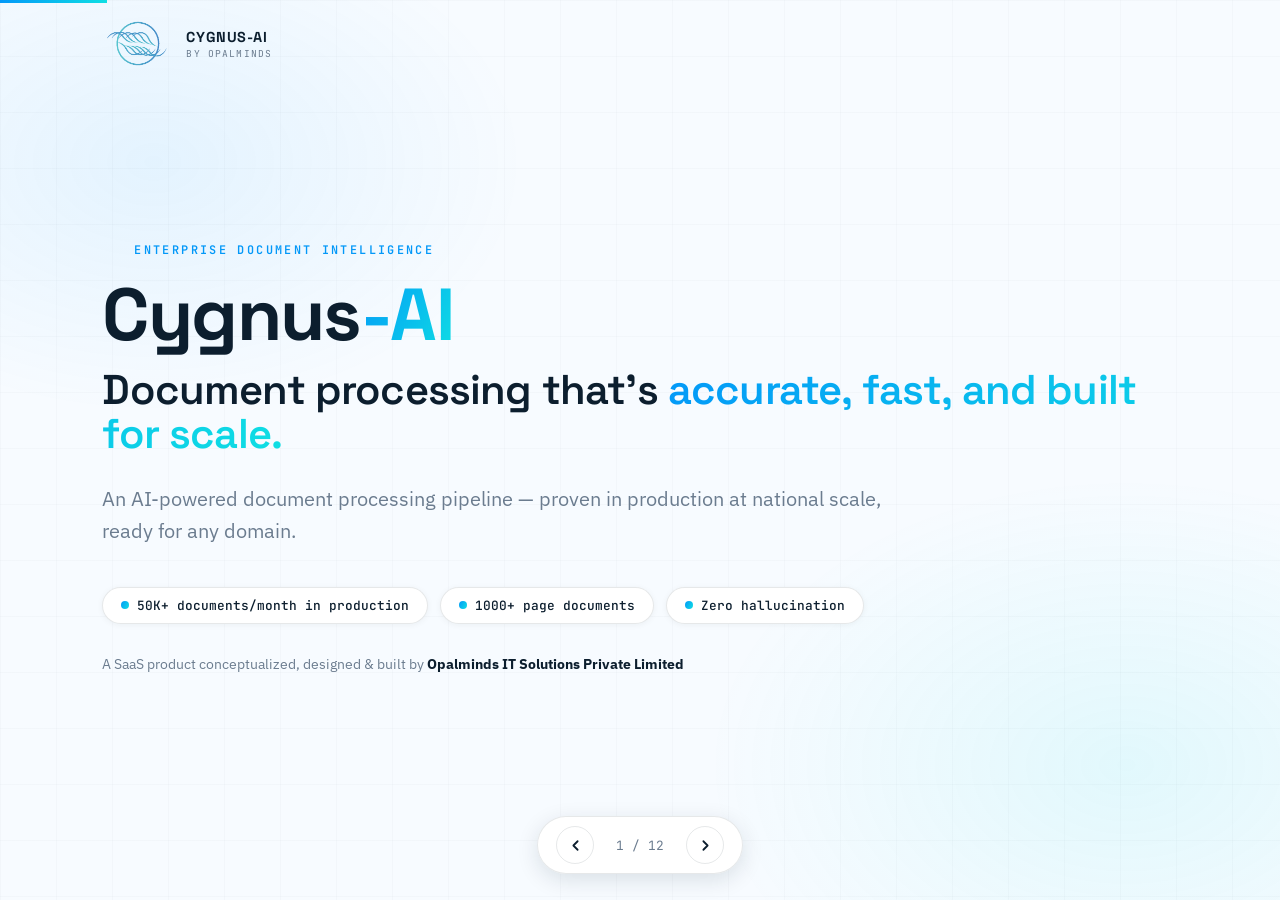
==== products/cygnus-ai-pitch-deck-v22.html @ aca25ef6 "feat: add Products section with Cygnus-AI card - Nav: Products link between Services and How We Work" ====
<!DOCTYPE html>
<html lang="en">
<head>
<meta charset="UTF-8">
<meta name="viewport" content="width=device-width, initial-scale=1.0">
<title>Cygnus-AI — Enterprise Document Intelligence | Opalminds</title>
<link rel="preconnect" href="https://fonts.googleapis.com">
<link href="https://fonts.googleapis.com/css2?family=Space+Grotesk:wght@500;600;700&family=IBM+Plex+Sans:wght@400;500;600;700&family=JetBrains+Mono:wght@500;600&display=swap" rel="stylesheet">
<style>
  * { margin: 0; padding: 0; box-sizing: border-box; }
  :root {
    --blue: #0398F8; --cyan: #0FDFE3;
    --black: #F7FBFF; --charcoal: #EAF1F7; --charcoal-2: #FFFFFF;
    --ice: #0C1E2E; --muted: #6B7C8F;
    --border-subtle: rgba(12,30,46,0.10);
    --gradient: linear-gradient(120deg, #0398F8, #0FDFE3);
    --font-display: 'Space Grotesk', sans-serif;
    --font-body: 'IBM Plex Sans', sans-serif;
    --font-mono: 'JetBrains Mono', monospace;
  }
  html, body { height: 100%; }
  body { font-family: var(--font-body); background: var(--black); color: var(--ice); overflow: hidden; }

  .glow {
    position: fixed; inset: 0; pointer-events: none; z-index: 0;
    background:
      radial-gradient(620px 420px at 12% 18%, rgba(3,152,248,0.08), transparent 60%),
      radial-gradient(700px 480px at 88% 85%, rgba(15,223,227,0.09), transparent 60%);
  }
  .grid-bg {
    position: fixed; inset: 0; pointer-events: none; z-index: 0; opacity: 0.6;
    background-image: linear-gradient(rgba(12,30,46,0.035) 1px, transparent 1px), linear-gradient(90deg, rgba(12,30,46,0.035) 1px, transparent 1px);
    background-size: 56px 56px;
  }
  .deck { position: relative; z-index: 1; height: 100vh; width: 100vw; }
  .slide {
    position: absolute; inset: 0; display: none; flex-direction: column;
    justify-content: center; padding: 5vh 8vw;
    animation: fadeUp 0.55s ease both;
  }
  .slide.active { display: flex; }
  .slide.alt { background: var(--charcoal); }
  @keyframes fadeUp { from { opacity:0; transform:translateY(22px); } to { opacity:1; transform:translateY(0); } }

  .eyebrow { font-family: var(--font-mono); font-size: 0.74rem; letter-spacing: 0.2em; text-transform: uppercase; color: var(--blue); font-weight: 600; margin-bottom: 18px; margin-top: 18px; margin-left: 32px;}
  h1 { font-family: var(--font-display); font-size: clamp(2.6rem, 6vw, 4.6rem); font-weight: 700; line-height: 1.06; letter-spacing: -0.02em; color: var(--ice); }
  h2 { font-family: var(--font-display); font-size: clamp(1.9rem, 4vw, 3rem); font-weight: 700; line-height: 1.12; letter-spacing: -0.015em; margin-bottom: 26px; color: var(--ice); }
  .gradient-text { background: var(--gradient); -webkit-background-clip: text; background-clip: text; color: transparent; }
  .sub { color: var(--muted); font-size: clamp(1rem, 1.6vw, 1.22rem); max-width: 780px; line-height: 1.65; }

  .cards { display: grid; gap: 18px; margin-top: 34px; }
  .cards.c2 { grid-template-columns: repeat(2,1fr); }
  .cards.c3 { grid-template-columns: repeat(3,1fr); }
  .cards.c4 { grid-template-columns: repeat(4,1fr); }
  .card {
    background: var(--charcoal-2); border: 1px solid var(--border-subtle);
    border-radius: 16px; padding: 24px 22px;
    box-shadow: 0 2px 14px rgba(12,30,46,0.05);
    transition: transform 0.25s ease, box-shadow 0.25s ease, border-color 0.25s ease;
  }
  .card:hover { transform: translateY(-4px); border-color: rgba(3,152,248,0.45); box-shadow: 0 10px 28px rgba(3,152,248,0.12); }
  .icon-wrap {
    width: 44px; height: 44px; border-radius: 12px;
    background: rgba(3,152,248,0.09); border: 1px solid rgba(3,152,248,0.18);
    display: flex; align-items: center; justify-content: center; margin-bottom: 14px;
  }
  .icon-wrap svg { width: 22px; height: 22px; stroke: var(--blue); fill: none; stroke-width: 2; stroke-linecap: round; stroke-linejoin: round; }
  .card h3 { font-family: var(--font-display); font-size: 1.05rem; font-weight: 600; margin-bottom: 8px; color: var(--ice); }
  .card p { color: var(--muted); font-size: 0.92rem; line-height: 1.55; }

  .stat .num { font-family: var(--font-display); font-size: clamp(1.9rem,3.8vw,3rem); font-weight: 700; background: var(--gradient); -webkit-background-clip: text; background-clip: text; color: transparent; }
  .stat .lbl { color: var(--muted); font-size: 0.9rem; margin-top: 6px; line-height: 1.45; }

  .pill {
    display: inline-flex; align-items: center; gap: 8px;
    border: 1px solid var(--border-subtle); background: var(--charcoal-2);
    border-radius: 999px; padding: 9px 18px;
    font-family: var(--font-mono); font-size: 0.8rem; font-weight: 500; color: var(--ice);
    margin: 6px 8px 0 0; box-shadow: 0 1px 6px rgba(12,30,46,0.05);
  }
  .pill .dot { width: 8px; height: 8px; border-radius: 50%; background: var(--gradient); flex-shrink: 0; }

  .badge {
    display: inline-flex; align-items: center; gap: 8px; padding: 7px 16px; border-radius: 999px;
    background: rgba(15,223,227,0.12); border: 1px solid rgba(3,152,248,0.35);
    color: var(--blue); font-family: var(--font-mono); font-size: 0.76rem; font-weight: 600;
    letter-spacing: 0.08em; margin-bottom: 22px;
  }
  .badge svg { width: 14px; height: 14px; stroke: var(--blue); fill: none; stroke-width: 2; stroke-linecap: round; stroke-linejoin: round; }

  .pipeline { display: flex; align-items: stretch; gap: 0; margin-top: 38px; flex-wrap: wrap; }
  .pstep {
    flex: 1; min-width: 150px; position: relative;
    background: var(--charcoal-2); border: 1px solid var(--border-subtle);
    border-radius: 14px; padding: 20px 16px; margin-right: 34px;
    box-shadow: 0 2px 12px rgba(12,30,46,0.05);
  }
  .pstep:last-child { margin-right: 0; }
  .pstep::after { content: '→'; position: absolute; right: -27px; top: 50%; transform: translateY(-50%); color: var(--blue); font-size: 1.3rem; font-weight: 700; }
  .pstep:last-child::after { display: none; }
  .pstep .n { width: 28px; height: 28px; border-radius: 8px; display: flex; align-items: center; justify-content: center; background: var(--gradient); color: #fff; font-family: var(--font-mono); font-weight: 600; font-size: 0.82rem; margin-bottom: 12px; }
  .pstep h4 { font-family: var(--font-display); font-size: 0.95rem; font-weight: 600; margin-bottom: 6px; color: var(--ice); }
  .pstep p { color: var(--muted); font-size: 0.8rem; line-height: 1.5; }

  ul.checks { list-style: none; margin-top: 28px; }
  ul.checks li { display: flex; gap: 14px; align-items: flex-start; padding: 13px 0; border-bottom: 1px solid var(--border-subtle); font-size: 1rem; line-height: 1.55; color: var(--ice); }
  ul.checks li:last-child { border-bottom: none; }
  ul.checks .ck {
    flex-shrink: 0; width: 24px; height: 24px; border-radius: 50%;
    background: rgba(3,152,248,0.1); border: 1px solid rgba(3,152,248,0.4);
    display: flex; align-items: center; justify-content: center; margin-top: 2px;
  }
  ul.checks .ck svg { width: 13px; height: 13px; stroke: var(--blue); fill: none; stroke-width: 3; stroke-linecap: round; stroke-linejoin: round; }
  ul.checks .dim { color: var(--muted); }
  ul.checks.compact li { padding: 8px 0; font-size: 0.92rem; line-height: 1.45; gap: 11px; }
  ul.checks.compact .ck { width: 20px; height: 20px; margin-top: 1px; }
  ul.checks.compact .ck svg { width: 11px; height: 11px; }

  .two-col { display: grid; grid-template-columns: 1.05fr 1fr; gap: 56px; align-items: center; }

  .btn-primary {
    display: inline-flex; align-items: center; gap: 10px; margin-top: 36px;
    background: var(--gradient); color: #fff;
    font-family: var(--font-display); font-weight: 600; font-size: 1.05rem;
    padding: 16px 38px; border-radius: 12px; border: none; cursor: pointer;
    box-shadow: 0 8px 26px rgba(3,152,248,0.32);
    transition: transform 0.2s ease, box-shadow 0.2s ease;
    text-decoration: none;
  }
  .btn-primary svg { width: 18px; height: 18px; stroke: #fff; fill: none; stroke-width: 2.5; stroke-linecap: round; stroke-linejoin: round; }
  .btn-primary:hover { transform: translateY(-3px); box-shadow: 0 12px 32px rgba(3,152,248,0.4); }

  /* certifications */
  .certs { display: flex; gap: 22px; margin-top: 32px; flex-wrap: wrap; justify-content: center; }
  .cert {
    display: flex; align-items: center; gap: 14px;
    background: var(--charcoal-2); border: 1px solid var(--border-subtle);
    border-radius: 16px; padding: 16px 22px; min-width: 230px;
    box-shadow: 0 2px 14px rgba(12,30,46,0.06);
    transition: transform 0.25s ease, box-shadow 0.25s ease;
  }
  .cert:hover { transform: translateY(-4px); box-shadow: 0 10px 26px rgba(3,152,248,0.14); }
  .cert .seal {
    flex-shrink: 0; width: 52px; height: 52px; border-radius: 50%;
    border: 2px solid var(--blue);
    background: radial-gradient(circle at 30% 25%, rgba(15,223,227,0.18), rgba(3,152,248,0.08));
    display: flex; flex-direction: column; align-items: center; justify-content: center;
    position: relative;
  }
  .cert .seal::before { content: ''; position: absolute; inset: 4px; border-radius: 50%; border: 1px dashed rgba(3,152,248,0.5); }
  .cert .seal span { font-family: var(--font-mono); font-size: 0.6rem; font-weight: 600; color: var(--blue); line-height: 1.2; text-align: center; position: relative; z-index: 1; }
  .cert .info h4 { font-family: var(--font-display); font-size: 0.95rem; font-weight: 600; color: var(--ice); }
  .cert .info p { font-family: var(--font-mono); font-size: 0.68rem; color: var(--muted); margin-top: 2px; letter-spacing: 0.03em; }

  /* nav */
  .nav {
    position: fixed; bottom: 26px; left: 50%; transform: translateX(-50%);
    display: flex; align-items: center; gap: 16px; z-index: 10;
    background: rgba(255,255,255,0.92); border: 1px solid var(--border-subtle);
    border-radius: 999px; padding: 9px 18px; backdrop-filter: blur(10px);
    box-shadow: 0 6px 22px rgba(12,30,46,0.12);
  }
  .nav button {
    background: transparent; border: 1px solid var(--border-subtle); color: var(--ice);
    width: 38px; height: 38px; border-radius: 50%; cursor: pointer;
    display: flex; align-items: center; justify-content: center;
    transition: background 0.2s ease;
  }
  .nav button svg { width: 17px; height: 17px; stroke: var(--ice); fill: none; stroke-width: 2.5; stroke-linecap: round; stroke-linejoin: round; }
  .nav button:hover { background: rgba(3,152,248,0.12); }
  .nav .counter { color: var(--muted); font-family: var(--font-mono); font-size: 0.8rem; min-width: 60px; text-align: center; }

  .progress { position: fixed; top: 0; left: 0; height: 3px; background: var(--gradient); z-index: 10; transition: width 0.4s ease; }

  /* top-left logo mark */
  .logo-mark {
    position: fixed; top: 20px; left: 8vw; z-index: 10;
    display: flex; align-items: center; gap: 10px;
  }
  .logo-mark .wordmark { font-family: var(--font-display); font-weight: 700; font-size: 0.9rem; color: var(--ice); letter-spacing: 0.04em; }
  .logo-mark .by { display: block; font-family: var(--font-mono); font-size: 0.6rem; color: var(--muted); letter-spacing: 0.12em; margin-top: 1px; }

  .footnote { color: var(--muted); font-size: 0.85rem; margin-top: 30px; line-height: 1.6; }

  @media (max-width: 900px) {
    .cards.c3, .cards.c4 { grid-template-columns: repeat(2,1fr); }
    .two-col { grid-template-columns: 1fr; gap: 28px; }
    .slide { padding: 9vh 6vw 14vh; overflow-y: auto; justify-content: flex-start; }
    .pstep { margin-right: 0; margin-bottom: 14px; min-width: 100%; }
    .pstep::after { display: none; }
  }
  @media (max-width: 560px) {
    .cards.c2, .cards.c3, .cards.c4 { grid-template-columns: 1fr; }
    .cert { min-width: 100%; }
  }
</style>
</head>
<body>
<div class="glow"></div>
<div class="grid-bg"></div>
<div class="progress" id="progress"></div>

<!-- Inline SVG logo mark (top-left) -->
<div class="logo-mark">
  <!-- <svg width="32" height="32" viewBox="0 0 120 120" fill="none" xmlns="http://www.w3.org/2000/svg">
    <circle cx="60" cy="60" r="54" stroke="#0398F8" stroke-width="3" fill="none" opacity="0.5"/>
    <ellipse cx="60" cy="60" rx="54" ry="30" stroke="#0FDFE3" stroke-width="2.5" fill="none" transform="rotate(-20 60 60)" opacity="0.6"/>
    <path d="M20 70 Q40 30 60 60 Q80 90 100 50" stroke="url(#g1)" stroke-width="4" fill="none" stroke-linecap="round"/>
    <path d="M22 78 Q42 38 62 68 Q82 98 102 58" stroke="url(#g1)" stroke-width="3.5" fill="none" stroke-linecap="round" opacity="0.7"/>
    <path d="M18 62 Q38 22 58 52 Q78 82 98 42" stroke="url(#g1)" stroke-width="3" fill="none" stroke-linecap="round" opacity="0.5"/>
    <defs>
      <linearGradient id="g1" x1="20" y1="60" x2="100" y2="60" gradientUnits="userSpaceOnUse">
        <stop offset="0%" stop-color="#0398F8"/>
        <stop offset="100%" stop-color="#0FDFE3"/>
      </linearGradient>
    </defs>
  </svg> -->
  <img width="74" src="[data-uri]
">  <!-- nav icon -->
  <span>
    <span class="wordmark">CYGNUS-AI</span>
    <span class="by">BY OPALMINDS</span>
  </span>
</div>

<div class="deck" id="deck">

  <!-- 1. Title -->
  <section class="slide active">
    <div class="eyebrow">Enterprise Document Intelligence</div>
    <h1>Cygnus<span class="gradient-text">-AI</span></h1>
    <h1 style="font-size:clamp(1.6rem,3.4vw,2.6rem);margin-top:14px;font-weight:600;">
      Document processing that's <span class="gradient-text">accurate, fast, and built for scale.</span>
    </h1>
    <p class="sub" style="margin-top:26px;">An AI-powered document processing pipeline — proven in production at national scale, ready for any domain.</p>
    <div style="margin-top:34px;">
      <span class="pill"><span class="dot"></span> 50K+ documents/month in production</span>
      <span class="pill"><span class="dot"></span> 1000+ page documents</span>
      <span class="pill"><span class="dot"></span> Zero hallucination</span>
    </div>
    <p class="footnote">A SaaS product conceptualized, designed & built by <strong style="color:var(--ice);">Opalminds IT Solutions Private Limited</strong></p>
  </section>

  <!-- 2. Company slide -->
  <section class="slide alt" style="text-align:center;align-items:center;">
    <!-- Full Opalminds logo inline SVG -->
    <img width="320" src="[data-uri]"> 

    <div class="eyebrow">The Company Behind Cygnus-AI</div>
    <p class="sub" style="margin:16px auto 0;text-align:center;max-width:700px;">
      Cygnus-AI is conceptualized, designed, implemented, and delivered as a SaaS product by
      <strong style="color:var(--ice);">Opalminds IT Solutions Private Limited</strong> —
      end-to-end ownership from idea to enterprise-grade production system.
    </p>
    <div class="certs">
      <div class="cert">
        <div class="seal"><span>ISO<br>9001<br>2015</span></div>
        <div class="info"><h4>ISO 9001:2015</h4><p>QUALITY MANAGEMENT SYSTEM</p></div>
      </div>
      <div class="cert">
        <div class="seal"><span>ISO<br>27001<br>2022</span></div>
        <div class="info"><h4>ISO/IEC 27001:2022</h4><p>INFORMATION SECURITY (ISMS)</p></div>
      </div>
      <div class="cert">
        <div class="seal"><span>SOC<br>3</span></div>
        <div class="info"><h4>SOC 3</h4><p>COMPLIANT</p></div>
      </div>
    </div>
    <div class="cards c4" style="margin-top:28px;width:100%;max-width:1100px;text-align:left;">
      <div class="card"><div class="icon-wrap"><!-- lightbulb --><svg viewBox="0 0 24 24"><path d="M9 21h6M12 3a6 6 0 0 1 6 6c0 2.22-1.2 4.16-3 5.2V17H9v-2.8A6 6 0 0 1 6 9a6 6 0 0 1 6-6z"/></svg></div><h3>Conceptualized</h3><p>Product vision born from real enterprise document challenges.</p></div>
      <div class="card"><div class="icon-wrap"><!-- pen-tool --><svg viewBox="0 0 24 24"><path d="M12 19l7-7 3 3-7 7-3-3z"/><path d="M18 13l-1.5-7.5L2 2l3.5 14.5L13 18l5-5z"/><path d="M2 2l7.586 7.586"/><circle cx="11" cy="11" r="2"/></svg></div><h3>Designed</h3><p>Architecture engineered for accuracy, scale, and compliance.</p></div>
      <div class="card"><div class="icon-wrap"><!-- settings --><svg viewBox="0 0 24 24"><circle cx="12" cy="12" r="3"/><path d="M19.4 15a1.65 1.65 0 0 0 .33 1.82l.06.06a2 2 0 0 1-2.83 2.83l-.06-.06a1.65 1.65 0 0 0-1.82-.33 1.65 1.65 0 0 0-1 1.51V21a2 2 0 0 1-4 0v-.09A1.65 1.65 0 0 0 9 19.4a1.65 1.65 0 0 0-1.82.33l-.06.06a2 2 0 0 1-2.83-2.83l.06-.06A1.65 1.65 0 0 0 4.68 15a1.65 1.65 0 0 0-1.51-1H3a2 2 0 0 1 0-4h.09A1.65 1.65 0 0 0 4.6 9a1.65 1.65 0 0 0-.33-1.82l-.06-.06a2 2 0 0 1 2.83-2.83l.06.06A1.65 1.65 0 0 0 9 4.68a1.65 1.65 0 0 0 1-1.51V3a2 2 0 0 1 4 0v.09a1.65 1.65 0 0 0 1 1.51 1.65 1.65 0 0 0 1.82-.33l.06-.06a2 2 0 0 1 2.83 2.83l-.06.06A1.65 1.65 0 0 0 19.4 9a1.65 1.65 0 0 0 1.51 1H21a2 2 0 0 1 0 4h-.09a1.65 1.65 0 0 0-1.51 1z"/></svg></div><h3>Implemented</h3><p>Built in-house and hardened in live national-scale production.</p></div>
      <div class="card"><div class="icon-wrap"><!-- cloud --><svg viewBox="0 0 24 24"><path d="M18 10h-1.26A8 8 0 1 0 9 20h9a5 5 0 0 0 0-10z"/></svg></div><h3>Delivered as SaaS</h3><p>Fully managed product — no infrastructure burden for your team.</p></div>
    </div>
  </section>

  <!-- 3. Problem -->
  <section class="slide">
    <div class="eyebrow">The Problem</div>
    <h2>Enterprise documents are massive, messy,<br>and mission-critical.</h2>
    <p class="sub">Manual and legacy automated processing breaks down exactly where it matters most.</p>
    <div class="cards c3">
      <div class="card"><div class="icon-wrap"><svg viewBox="0 0 24 24"><path d="M12 2H2v10l9.29 9.29c.94.94 2.48.94 3.42 0l6.58-6.58c.94-.94.94-2.48 0-3.42L12 2z"/><path d="M7 7h.01"/></svg></div><h3>Documents at impossible scale</h3><p>Real-world submissions arrive as bundles of hundreds — even thousands — of pages, mixing invoices, manifests, permits, and forms in one file.</p></div>
      <div class="card"><div class="icon-wrap"><svg viewBox="0 0 24 24"><polyline points="6 9 6 2 18 2 18 9"/><path d="M6 18H4a2 2 0 0 1-2-2v-5a2 2 0 0 1 2-2h16a2 2 0 0 1 2 2v5a2 2 0 0 1-2 2h-2"/><rect x="6" y="14" width="12" height="8"/></svg></div><h3>Scans, not clean PDFs</h3><p>A large share of enterprise documents are scanned, skewed, or low quality. Most AI tools degrade badly on anything that isn't digital-native.</p></div>
      <div class="card"><div class="icon-wrap"><svg viewBox="0 0 24 24"><path d="M10.29 3.86L1.82 18a2 2 0 0 0 1.71 3h16.94a2 2 0 0 0 1.71-3L13.71 3.86a2 2 0 0 0-3.42 0z"/><line x1="12" y1="9" x2="12" y2="13"/><line x1="12" y1="17" x2="12.01" y2="17"/></svg></div><h3>Errors carry real cost</h3><p>In regulated, high-volume operations, a hallucinated field or a misclassified page means compliance risk, delays, and rework.</p></div>
    </div>
  </section>

  <!-- 4. Solution -->
  <section class="slide alt">
    <div class="eyebrow">The Solution</div>
    <h2>Cygnus-AI: an enterprise-grade<br><span class="gradient-text">document intelligence pipeline.</span></h2>
    <p class="sub">Cygnus-AI ingests, classifies, validates, and extracts from documents of any size and quality — with a parallel processing architecture designed from day one for enterprise throughput.</p>
    <div class="cards c4">
      <div class="stat card"><div class="num">1000+</div><div class="lbl">pages handled in a single document</div></div>
      <div class="stat card"><div class="num">&lt;1 min</div><div class="lbl">to process a 20+ page document</div></div>
      <div class="stat card"><div class="num">50K+</div><div class="lbl">documents processed per month in production</div></div>
      <div class="stat card"><div class="num">0</div><div class="lbl">hallucination — outputs grounded in the document</div></div>
    </div>
  </section>

  <!-- 5. Unique capabilities -->
  <section class="slide">
    <div class="eyebrow">What Makes Cygnus-AI Different</div>
    <h2>Intelligence at the <span class="gradient-text">page level.</span></h2>
    <div class="cards c3">
      <div class="card"><div class="icon-wrap"><svg viewBox="0 0 24 24"><path d="M14 2H6a2 2 0 0 0-2 2v16a2 2 0 0 0 2 2h12a2 2 0 0 0 2-2V8z"/><polyline points="14 2 14 8 20 8"/><line x1="16" y1="13" x2="8" y2="13"/><line x1="16" y1="17" x2="8" y2="17"/><polyline points="10 9 9 9 8 9"/></svg></div><h3>Page-Level Classification</h3><p>Every single page is classified individually — so a 900-page bundle of mixed document types is automatically organized into its components, with nothing missed.</p></div>
      <div class="card"><div class="icon-wrap"><svg viewBox="0 0 24 24"><path d="M10 13a5 5 0 0 0 7.54.54l3-3a5 5 0 0 0-7.07-7.07l-1.72 1.71"/><path d="M14 11a5 5 0 0 0-7.54-.54l-3 3a5 5 0 0 0 7.07 7.07l1.71-1.71"/></svg></div><h3>Continuity Check & Page Linking</h3><p>Cygnus-AI detects when pages belong together — linking all pages of the same invoice across a large bundle and verifying nothing is out of order or missing.</p></div>
      <div class="card"><div class="icon-wrap"><svg viewBox="0 0 24 24"><path d="M12 22s8-4 8-10V5l-8-3-8 3v7c0 6 8 10 8 10z"/></svg></div><h3>No Hallucination</h3><p>Extraction is grounded strictly in document content. If the data isn't on the page, Cygnus-AI doesn't invent it — a non-negotiable for compliance workflows.</p></div>
    </div>
    <p class="footnote">These capabilities work together: classify each page → link related pages → extract with verified continuity.</p>
  </section>

  <!-- 6. Real-world documents -->
  <section class="slide alt">
    <div class="two-col" style="align-items:flex-start;gap:44px;">
      <div>
        <div class="eyebrow">Built for Real-World Documents</div>
        <h2 style="font-size:clamp(1.6rem,3vw,2.3rem);margin-bottom:10px;">If your team can read it,<br>Cygnus-AI can process it.</h2>
        <ul class="checks compact">
          <li><span class="ck"><svg viewBox="0 0 24 24"><polyline points="20 6 9 17 4 12"/></svg></span><span><strong>1000+ page documents</strong> <span class="dim">— no page limits forcing manual file splits.</span></span></li>
          <li><span class="ck"><svg viewBox="0 0 24 24"><polyline points="20 6 9 17 4 12"/></svg></span><span><strong>Scanned & handwritten</strong> <span class="dim">— robust on photocopies, faxes, low-quality scans, and handwriting.</span></span></li>
          <li><span class="ck"><svg viewBox="0 0 24 24"><polyline points="20 6 9 17 4 12"/></svg></span><span><strong>Any orientation & rotation</strong> <span class="dim">— upside-down, sideways, or skewed pages handled automatically.</span></span></li>
          <li><span class="ck"><svg viewBox="0 0 24 24"><polyline points="20 6 9 17 4 12"/></svg></span><span><strong>Any language</strong> <span class="dim">— multilingual documents, no separate configuration.</span></span></li>
          <li><span class="ck"><svg viewBox="0 0 24 24"><polyline points="20 6 9 17 4 12"/></svg></span><span><strong>Auto de-duplication</strong> <span class="dim">— duplicate pages and resubmissions detected and filtered.</span></span></li>
          <li><span class="ck"><svg viewBox="0 0 24 24"><polyline points="20 6 9 17 4 12"/></svg></span><span><strong>Mixed document bundles</strong> <span class="dim">— invoices, packing lists, certificates, and forms in one upload.</span></span></li>
          <li><span class="ck"><svg viewBox="0 0 24 24"><polyline points="20 6 9 17 4 12"/></svg></span><span><strong>Grounded extraction</strong> <span class="dim">— every output traceable to the source page.</span></span></li>
        </ul>
      </div>
      <div class="card" style="padding:28px;">
        <div class="eyebrow" style="margin-bottom:12px;">Example</div>
        <h3 style="font-size:1.15rem;margin-bottom:10px;">One upload. Complete clarity.</h3>
        <p style="color:var(--muted);line-height:1.65;font-size:0.95rem;">A single 1,200-page scanned bundle arrives — some pages rotated, some handwritten, several languages mixed in. Cygnus-AI classifies every page, filters the duplicates, groups the 87 invoices it contains, links each invoice's pages together, flags one with a missing page — and extracts structured data from all of them. Automatically.</p>
      </div>
    </div>
  </section>

  <!-- 7. Speed & scale -->
  <section class="slide">
    <div class="eyebrow">Speed & Scale</div>
    <h2>A parallel pipeline built for<br><span class="gradient-text">enterprise throughput.</span></h2>
    <p class="sub">Documents don't queue up behind each other. Cygnus-AI processes pages and documents in parallel, so throughput scales with your volume — not against it.</p>
    <div class="pipeline">
      <div class="pstep"><div class="n">1</div><h4>Ingest</h4><p>Documents arrive via any channel and enter the pipeline instantly.</p></div>
      <div class="pstep"><div class="n">2</div><h4>Classify</h4><p>Page-level classification runs in parallel across the entire document.</p></div>
      <div class="pstep"><div class="n">3</div><h4>Link & Verify</h4><p>Continuity checks group related pages and validate completeness.</p></div>
      <div class="pstep"><div class="n">4</div><h4>Extract</h4><p>Grounded, hallucination-free data extraction from every page.</p></div>
      <div class="pstep"><div class="n">5</div><h4>Deliver</h4><p>Structured output pushed to your systems via API or webhook.</p></div>
    </div>
    <div class="cards c2" style="margin-top:30px;">
      <div class="stat card"><div class="num">~1 minute</div><div class="lbl">end-to-end processing for a 20+ page document</div></div>
      <div class="stat card"><div class="num">Horizontal scale</div><div class="lbl">parallel architecture designed to grow with enterprise volume — no re-platforming as you grow</div></div>
    </div>
  </section>

  <!-- 8. Ingestion -->
  <section class="slide alt">
    <div class="eyebrow">Flexible Ingestion</div>
    <h2>Meets your documents<br><span class="gradient-text">wherever they already live.</span></h2>
    <p class="sub">No workflow disruption. Cygnus-AI plugs into the channels your teams and partners already use.</p>
    <div class="cards c3" style="margin-top:36px;">
      <div class="card"><div class="icon-wrap"><svg viewBox="0 0 24 24"><path d="M4 4h16c1.1 0 2 .9 2 2v12c0 1.1-.9 2-2 2H4c-1.1 0-2-.9-2-2V6c0-1.1.9-2 2-2z"/><polyline points="22,6 12,13 2,6"/></svg></div><h3>Email</h3><p>Forward or auto-route inbound documents straight into the pipeline.</p></div>
      <div class="card"><div class="icon-wrap"><svg viewBox="0 0 24 24"><path d="M22 19a2 2 0 0 1-2 2H4a2 2 0 0 1-2-2V5a2 2 0 0 1 2-2h5l2 3h9a2 2 0 0 1 2 2z"/><line x1="12" y1="11" x2="12" y2="17"/><line x1="9" y1="14" x2="15" y2="14"/></svg></div><h3>SFTP</h3><p>Batch ingestion from existing secure file-transfer workflows.</p></div>
      <div class="card"><div class="icon-wrap"><svg viewBox="0 0 24 24"><polyline points="16 16 12 12 8 16"/><line x1="12" y1="12" x2="12" y2="21"/><path d="M20.39 18.39A5 5 0 0 0 18 9h-1.26A8 8 0 1 0 3 16.3"/></svg></div><h3>Direct Upload</h3><p>Simple drag-and-drop for ad-hoc processing by any team member.</p></div>
      <div class="card"><div class="icon-wrap"><svg viewBox="0 0 24 24"><path d="M18 8h1a4 4 0 0 1 0 8h-1"/><path d="M2 8h16v9a4 4 0 0 1-4 4H6a4 4 0 0 1-4-4V8z"/><line x1="6" y1="1" x2="6" y2="4"/><line x1="10" y1="1" x2="10" y2="4"/><line x1="14" y1="1" x2="14" y2="4"/></svg></div><h3>Webhook</h3><p>Event-driven ingestion triggered by your upstream systems.</p></div>
      <div class="card"><div class="icon-wrap"><svg viewBox="0 0 24 24"><circle cx="12" cy="5" r="3"/><line x1="12" y1="8" x2="12" y2="12"/><line x1="12" y1="12" x2="19" y2="19"/><circle cx="19" cy="19" r="3"/><line x1="12" y1="12" x2="5" y2="19"/><circle cx="5" cy="19" r="3"/></svg></div><h3>API</h3><p>Full programmatic control for deep integration into your products and platforms.</p></div>
      <div class="card" style="border-color:rgba(3,152,248,0.4);"><div class="icon-wrap"><svg viewBox="0 0 24 24"><polyline points="17 1 21 5 17 9"/><path d="M3 11V9a4 4 0 0 1 4-4h14"/><polyline points="7 23 3 19 7 15"/><path d="M21 13v2a4 4 0 0 1-4 4H3"/></svg></div><h3>Structured Output</h3><p>Results delivered back the same way — API and webhooks for seamless round-trips.</p></div>
    </div>
  </section>

  <!-- 9. Proven in production -->
  <section class="slide">
    <div class="badge">
      <svg viewBox="0 0 24 24"><path d="M12 22s8-4 8-10V5l-8-3-8 3v7c0 6 8 10 8 10z"/><polyline points="9 12 11 14 15 10"/></svg>
      PROVEN IN PRODUCTION
    </div>
    <h2>Trusted at <span class="gradient-text">national scale.</span></h2>
    <p class="sub">Cygnus-AI isn't a pilot or a demo. It is live in production for <strong style="color:var(--ice);">Singapore Customs</strong>, processing one of the most demanding document workloads in the world — where accuracy and uptime are non-negotiable.</p>
    <div class="cards c4" style="margin-top:40px;">
      <div class="stat card"><div class="num">50,000+</div><div class="lbl">documents processed every month, in live production</div></div>
      <div class="stat card"><div class="num">Mission-critical</div><div class="lbl">operating in a regulated, compliance-driven government environment</div></div>
      <div class="stat card"><div class="num">Day 1 ready</div><div class="lbl">no model training or tuning required — production-ready out of the box</div></div>
      <div class="stat card"><div class="num">Battle-tested</div><div class="lbl">hardened against the full diversity of real-world trade documents</div></div>
    </div>
    <p class="footnote">If it performs for customs at national scale, it will perform for your enterprise.</p>
  </section>

  <!-- 10. Beyond customs -->
  <section class="slide alt">
    <div class="eyebrow">Beyond Customs & Logistics</div>
    <h2>Born in trade compliance.<br><span class="gradient-text">Built for every domain.</span></h2>
    <p class="sub">The core capabilities — page-level intelligence, continuity verification, grounded extraction, and parallel scale — are domain-agnostic. Cygnus-AI adapts to your document types.</p>
    <div class="cards c4" style="margin-top:34px;">
      <div class="card"><div class="icon-wrap"><svg viewBox="0 0 24 24"><path d="M2 20a2 2 0 0 0 2 2h16a2 2 0 0 0 2-2V8l-7-7H4a2 2 0 0 0-2 2v17z"/><polyline points="14 2 14 8 20 8"/><path d="M12 18v-6"/><path d="M8 15l4-3 4 3"/></svg></div><h3>Customs & Logistics</h3><p>Invoices, manifests, permits, certificates of origin — live today.</p></div>
      <div class="card"><div class="icon-wrap"><svg viewBox="0 0 24 24"><line x1="12" y1="1" x2="12" y2="23"/><path d="M17 5H9.5a3.5 3.5 0 0 0 0 7h5a3.5 3.5 0 0 1 0 7H6"/></svg></div><h3>Banking & Finance</h3><p>Loan files, KYC bundles, trade finance documents, statements.</p></div>
      <div class="card"><div class="icon-wrap"><svg viewBox="0 0 24 24"><path d="M12 22s-8-4.5-8-11.8A8 8 0 0 1 12 2a8 8 0 0 1 8 8.2c0 7.3-8 11.8-8 11.8z"/><circle cx="12" cy="10" r="3"/></svg></div><h3>Legal & Compliance</h3><p>Contracts, case files, discovery bundles running to thousands of pages.</p></div>
      <div class="card"><div class="icon-wrap"><svg viewBox="0 0 24 24"><path d="M22 12h-4l-3 9L9 3l-3 9H2"/></svg></div><h3>Insurance & Healthcare</h3><p>Claims packets, medical records, policy documents — scanned or digital.</p></div>
    </div>
    <p class="footnote">Any industry with high-volume, high-stakes documents is a fit.</p>
  </section>

  <!-- 11. Why Cygnus wins -->
  <section class="slide">
    <div class="eyebrow">Why Cygnus-AI Wins</div>
    <h2>Accuracy. Scale. <span class="gradient-text">Proof.</span></h2>
    <div class="two-col" style="margin-top:10px;">
      <ul class="checks compact">
        <li><span class="ck"><svg viewBox="0 0 24 24"><polyline points="20 6 9 17 4 12"/></svg></span><span><strong>Page-level intelligence</strong> <span class="dim">— classification and continuity checks competitors don't offer.</span></span></li>
        <li><span class="ck"><svg viewBox="0 0 24 24"><polyline points="20 6 9 17 4 12"/></svg></span><span><strong>No hallucination</strong> <span class="dim">— extraction you can put in front of regulators.</span></span></li>
        <li><span class="ck"><svg viewBox="0 0 24 24"><polyline points="20 6 9 17 4 12"/></svg></span><span><strong>Reads anything</strong> <span class="dim">— scanned, handwritten, rotated, any orientation, any language, with auto de-duplication.</span></span></li>
        <li><span class="ck"><svg viewBox="0 0 24 24"><polyline points="20 6 9 17 4 12"/></svg></span><span><strong>True enterprise scale</strong> <span class="dim">— 1000+ page documents, parallel pipeline, 20+ pages in a minute.</span></span></li>
        <li><span class="ck"><svg viewBox="0 0 24 24"><polyline points="20 6 9 17 4 12"/></svg></span><span><strong>Every ingestion channel</strong> <span class="dim">— email, SFTP, upload, webhook, API.</span></span></li>
        <li><span class="ck"><svg viewBox="0 0 24 24"><polyline points="20 6 9 17 4 12"/></svg></span><span><strong>Production from day 1</strong> <span class="dim">— no model training, no months-long setup. Deploy immediately.</span></span></li>
        <li><span class="ck"><svg viewBox="0 0 24 24"><polyline points="20 6 9 17 4 12"/></svg></span><span><strong>Production-proven</strong> <span class="dim">— 50K+ documents/month for Singapore Customs, today.</span></span></li>
      </ul>
      <div class="card" style="padding:34px;">
        <h3 style="font-size:1.2rem;margin-bottom:14px;">The difference in one sentence</h3>
        <p style="font-size:1.12rem;line-height:1.7;color:var(--ice);">
          Most document AI tools demo well on clean ten-page PDFs.
          <span class="gradient-text" style="font-weight:700;">Cygnus-AI runs in production on thousand-page scanned bundles — without hallucinating.</span>
        </p>
      </div>
    </div>
  </section>

  <!-- 12. CTA -->
  <section class="slide alt" style="align-items:flex-start;">
    <div class="eyebrow">Next Steps</div>
    <h1 style="font-size:clamp(2.2rem,5vw,3.8rem);">See Cygnus-AI on<br><span class="gradient-text">your documents.</span></h1>
    <p class="sub" style="margin-top:24px;">The fastest way to evaluate Cygnus-AI is with your own real-world documents — the bigger and messier, the better.</p>
    <div style="margin-top:8px;">
      <span class="pill"><span class="dot"></span> Production from day 1 — no training required</span>
      <span class="pill"><span class="dot"></span> Live demo on your documents</span>
      <span class="pill"><span class="dot"></span> Pilot in your environment</span>
      <span class="pill"><span class="dot"></span> Integration via API in days, not months</span>
    </div>
    <button class="btn-primary" onclick="window.open('https://cygnus-marketing.vercel.app/','_blank')">
      Request a Demo
      <svg viewBox="0 0 24 24"><line x1="5" y1="12" x2="19" y2="12"/><polyline points="12 5 19 12 12 19"/></svg>
    </button>
    <p class="footnote">cygnus-marketing.vercel.app &nbsp;·&nbsp; A SaaS product by <strong style="color:var(--ice);">Opalminds IT Solutions Private Limited</strong><br>
    ISO 9001:2015 &nbsp;·&nbsp; ISO/IEC 27001:2022 (ISMS) &nbsp;·&nbsp; SOC 3 Compliant</p>
  </section>

</div>

<div class="nav">
  <button id="prev"><svg viewBox="0 0 24 24"><polyline points="15 18 9 12 15 6"/></svg></button>
  <span class="counter" id="counter">1 / 12</span>
  <button id="next"><svg viewBox="0 0 24 24"><polyline points="9 18 15 12 9 6"/></svg></button>
</div>

<script>
  const slides = document.querySelectorAll('.slide');
  let idx = 0;
  const counter = document.getElementById('counter');
  const progress = document.getElementById('progress');

  function show(i) {
    idx = Math.max(0, Math.min(slides.length - 1, i));
    slides.forEach((s, k) => s.classList.toggle('active', k === idx));
    counter.textContent = (idx + 1) + ' / ' + slides.length;
    progress.style.width = ((idx + 1) / slides.length * 100) + '%';
  }

  document.getElementById('prev').onclick = () => show(idx - 1);
  document.getElementById('next').onclick = () => show(idx + 1);
  document.addEventListener('keydown', e => {
    if (['ArrowRight',' ','PageDown'].includes(e.key)) show(idx + 1);
    if (['ArrowLeft','PageUp'].includes(e.key)) show(idx - 1);
    if (e.key === 'Home') show(0);
    if (e.key === 'End') show(slides.length - 1);
  });
  let tx = null;
  document.addEventListener('touchstart', e => tx = e.touches[0].clientX);
  document.addEventListener('touchend', e => {
    if (tx === null) return;
    const dx = e.changedTouches[0].clientX - tx;
    if (dx < -50) show(idx + 1);
    if (dx > 50) show(idx - 1);
    tx = null;
  });
  show(0);
</script>
</body>
</html>
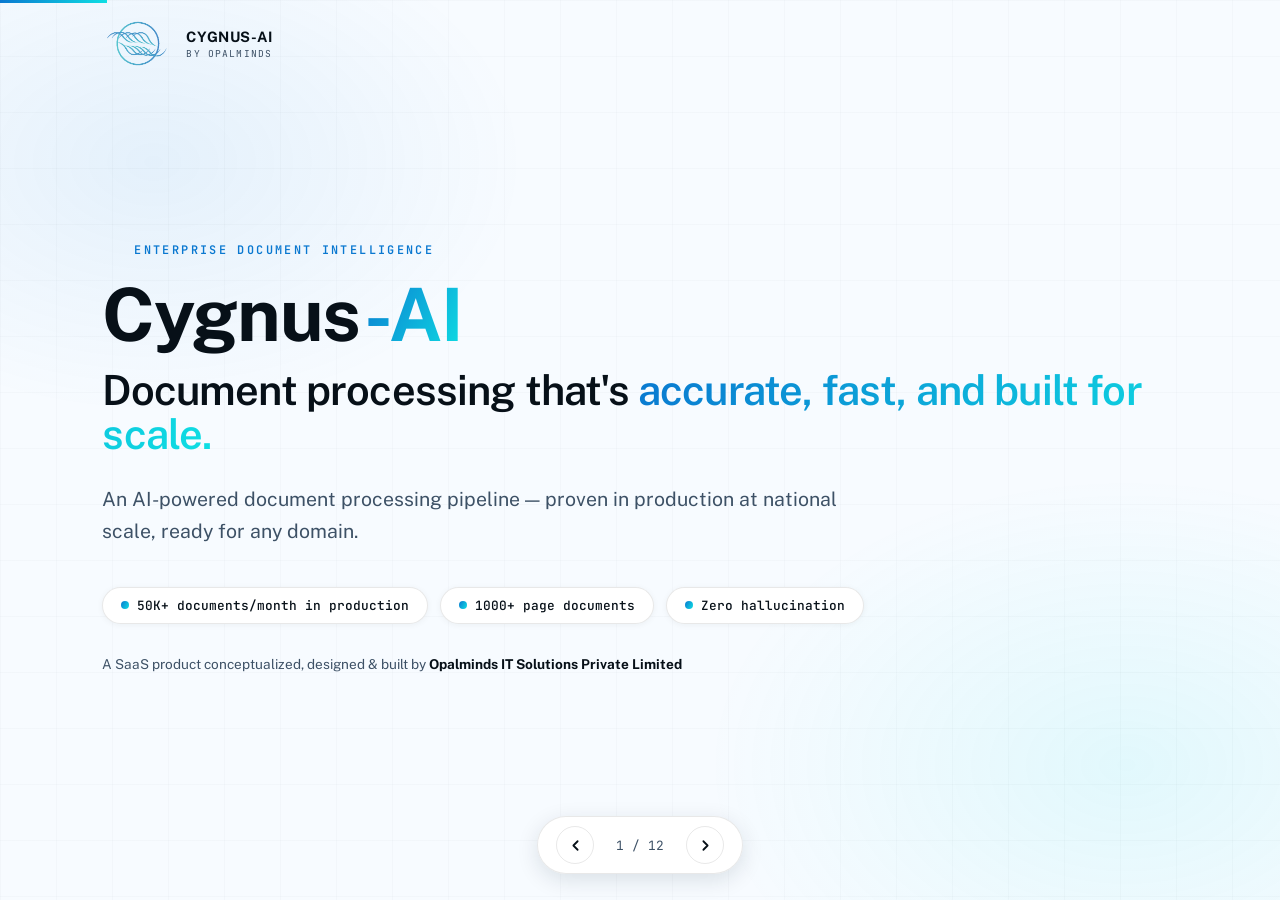
==== commit 51cde0a9: "style: apply BRAND-NEW color + typography system site-wide - --blue darkened #0398F8 → #0A78D0 (AA-c" ====
--- a/products/cygnus-ai-pitch-deck-v22.html
+++ b/products/cygnus-ai-pitch-deck-v22.html
@@ -5,18 +5,19 @@
 <meta name="viewport" content="width=device-width, initial-scale=1.0">
 <title>Cygnus-AI — Enterprise Document Intelligence | Opalminds</title>
 <link rel="preconnect" href="https://fonts.googleapis.com">
-<link href="https://fonts.googleapis.com/css2?family=Space+Grotesk:wght@500;600;700&family=IBM+Plex+Sans:wght@400;500;600;700&family=JetBrains+Mono:wght@500;600&display=swap" rel="stylesheet">
+<link href="https://fonts.googleapis.com/css2?family=Public+Sans:wght@400;500;600;700&family=JetBrains+Mono:wght@500;600&display=swap" rel="stylesheet">
 <style>
   * { margin: 0; padding: 0; box-sizing: border-box; }
   :root {
-    --blue: #0398F8; --cyan: #0FDFE3;
+    --blue: #0A78D0; --blue-bright: #0398F8; --cyan: #0FDFE3;
     --black: #F7FBFF; --charcoal: #EAF1F7; --charcoal-2: #FFFFFF;
-    --ice: #0C1E2E; --muted: #6B7C8F;
-    --border-subtle: rgba(12,30,46,0.10);
-    --gradient: linear-gradient(120deg, #0398F8, #0FDFE3);
-    --font-display: 'Space Grotesk', sans-serif;
-    --font-body: 'IBM Plex Sans', sans-serif;
-    --font-mono: 'JetBrains Mono', monospace;
+    --ice: #071018; --slate: #1A2C3A; --muted: #3D5166; --muted-2: #546070;
+    --border-subtle: rgba(0,0,0,0.09);
+    --gradient: linear-gradient(120deg, #0A78D0, #0FDFE3);
+    --font-sans: "Public Sans", system-ui, -apple-system, sans-serif;
+    --font-display: "Public Sans", system-ui, -apple-system, sans-serif;
+    --font-body: "Public Sans", system-ui, -apple-system, sans-serif;
+    --font-mono: ui-monospace, "SF Mono", "JetBrains Mono", Menlo, monospace;
   }
   html, body { height: 100%; }
   body { font-family: var(--font-body); background: var(--black); color: var(--ice); overflow: hidden; }
@@ -24,7 +25,7 @@
   .glow {
     position: fixed; inset: 0; pointer-events: none; z-index: 0;
     background:
-      radial-gradient(620px 420px at 12% 18%, rgba(3,152,248,0.08), transparent 60%),
+      radial-gradient(620px 420px at 12% 18%, rgba(10,120,208,0.08), transparent 60%),
       radial-gradient(700px 480px at 88% 85%, rgba(15,223,227,0.09), transparent 60%);
   }
   .grid-bg {
@@ -58,10 +59,10 @@
     box-shadow: 0 2px 14px rgba(12,30,46,0.05);
     transition: transform 0.25s ease, box-shadow 0.25s ease, border-color 0.25s ease;
   }
-  .card:hover { transform: translateY(-4px); border-color: rgba(3,152,248,0.45); box-shadow: 0 10px 28px rgba(3,152,248,0.12); }
+  .card:hover { transform: translateY(-4px); border-color: rgba(10,120,208,0.45); box-shadow: 0 10px 28px rgba(10,120,208,0.12); }
   .icon-wrap {
     width: 44px; height: 44px; border-radius: 12px;
-    background: rgba(3,152,248,0.09); border: 1px solid rgba(3,152,248,0.18);
+    background: rgba(10,120,208,0.09); border: 1px solid rgba(10,120,208,0.18);
     display: flex; align-items: center; justify-content: center; margin-bottom: 14px;
   }
   .icon-wrap svg { width: 22px; height: 22px; stroke: var(--blue); fill: none; stroke-width: 2; stroke-linecap: round; stroke-linejoin: round; }
@@ -82,7 +83,7 @@
 
   .badge {
     display: inline-flex; align-items: center; gap: 8px; padding: 7px 16px; border-radius: 999px;
-    background: rgba(15,223,227,0.12); border: 1px solid rgba(3,152,248,0.35);
+    background: rgba(15,223,227,0.12); border: 1px solid rgba(10,120,208,0.35);
     color: var(--blue); font-family: var(--font-mono); font-size: 0.76rem; font-weight: 600;
     letter-spacing: 0.08em; margin-bottom: 22px;
   }
@@ -107,7 +108,7 @@
   ul.checks li:last-child { border-bottom: none; }
   ul.checks .ck {
     flex-shrink: 0; width: 24px; height: 24px; border-radius: 50%;
-    background: rgba(3,152,248,0.1); border: 1px solid rgba(3,152,248,0.4);
+    background: rgba(10,120,208,0.1); border: 1px solid rgba(10,120,208,0.4);
     display: flex; align-items: center; justify-content: center; margin-top: 2px;
   }
   ul.checks .ck svg { width: 13px; height: 13px; stroke: var(--blue); fill: none; stroke-width: 3; stroke-linecap: round; stroke-linejoin: round; }
@@ -123,12 +124,12 @@
     background: var(--gradient); color: #fff;
     font-family: var(--font-display); font-weight: 600; font-size: 1.05rem;
     padding: 16px 38px; border-radius: 12px; border: none; cursor: pointer;
-    box-shadow: 0 8px 26px rgba(3,152,248,0.32);
+    box-shadow: 0 8px 26px rgba(10,120,208,0.32);
     transition: transform 0.2s ease, box-shadow 0.2s ease;
     text-decoration: none;
   }
   .btn-primary svg { width: 18px; height: 18px; stroke: #fff; fill: none; stroke-width: 2.5; stroke-linecap: round; stroke-linejoin: round; }
-  .btn-primary:hover { transform: translateY(-3px); box-shadow: 0 12px 32px rgba(3,152,248,0.4); }
+  .btn-primary:hover { transform: translateY(-3px); box-shadow: 0 12px 32px rgba(10,120,208,0.4); }
 
   /* certifications */
   .certs { display: flex; gap: 22px; margin-top: 32px; flex-wrap: wrap; justify-content: center; }
@@ -139,15 +140,15 @@
     box-shadow: 0 2px 14px rgba(12,30,46,0.06);
     transition: transform 0.25s ease, box-shadow 0.25s ease;
   }
-  .cert:hover { transform: translateY(-4px); box-shadow: 0 10px 26px rgba(3,152,248,0.14); }
+  .cert:hover { transform: translateY(-4px); box-shadow: 0 10px 26px rgba(10,120,208,0.14); }
   .cert .seal {
     flex-shrink: 0; width: 52px; height: 52px; border-radius: 50%;
     border: 2px solid var(--blue);
-    background: radial-gradient(circle at 30% 25%, rgba(15,223,227,0.18), rgba(3,152,248,0.08));
+    background: radial-gradient(circle at 30% 25%, rgba(15,223,227,0.18), rgba(10,120,208,0.08));
     display: flex; flex-direction: column; align-items: center; justify-content: center;
     position: relative;
   }
-  .cert .seal::before { content: ''; position: absolute; inset: 4px; border-radius: 50%; border: 1px dashed rgba(3,152,248,0.5); }
+  .cert .seal::before { content: ''; position: absolute; inset: 4px; border-radius: 50%; border: 1px dashed rgba(10,120,208,0.5); }
   .cert .seal span { font-family: var(--font-mono); font-size: 0.6rem; font-weight: 600; color: var(--blue); line-height: 1.2; text-align: center; position: relative; z-index: 1; }
   .cert .info h4 { font-family: var(--font-display); font-size: 0.95rem; font-weight: 600; color: var(--ice); }
   .cert .info p { font-family: var(--font-mono); font-size: 0.68rem; color: var(--muted); margin-top: 2px; letter-spacing: 0.03em; }
@@ -167,7 +168,7 @@
     transition: background 0.2s ease;
   }
   .nav button svg { width: 17px; height: 17px; stroke: var(--ice); fill: none; stroke-width: 2.5; stroke-linecap: round; stroke-linejoin: round; }
-  .nav button:hover { background: rgba(3,152,248,0.12); }
+  .nav button:hover { background: rgba(10,120,208,0.12); }
   .nav .counter { color: var(--muted); font-family: var(--font-mono); font-size: 0.8rem; min-width: 60px; text-align: center; }
 
   .progress { position: fixed; top: 0; left: 0; height: 3px; background: var(--gradient); z-index: 10; transition: width 0.4s ease; }
@@ -364,7 +365,7 @@
       <div class="card"><div class="icon-wrap"><svg viewBox="0 0 24 24"><polyline points="16 16 12 12 8 16"/><line x1="12" y1="12" x2="12" y2="21"/><path d="M20.39 18.39A5 5 0 0 0 18 9h-1.26A8 8 0 1 0 3 16.3"/></svg></div><h3>Direct Upload</h3><p>Simple drag-and-drop for ad-hoc processing by any team member.</p></div>
       <div class="card"><div class="icon-wrap"><svg viewBox="0 0 24 24"><path d="M18 8h1a4 4 0 0 1 0 8h-1"/><path d="M2 8h16v9a4 4 0 0 1-4 4H6a4 4 0 0 1-4-4V8z"/><line x1="6" y1="1" x2="6" y2="4"/><line x1="10" y1="1" x2="10" y2="4"/><line x1="14" y1="1" x2="14" y2="4"/></svg></div><h3>Webhook</h3><p>Event-driven ingestion triggered by your upstream systems.</p></div>
       <div class="card"><div class="icon-wrap"><svg viewBox="0 0 24 24"><circle cx="12" cy="5" r="3"/><line x1="12" y1="8" x2="12" y2="12"/><line x1="12" y1="12" x2="19" y2="19"/><circle cx="19" cy="19" r="3"/><line x1="12" y1="12" x2="5" y2="19"/><circle cx="5" cy="19" r="3"/></svg></div><h3>API</h3><p>Full programmatic control for deep integration into your products and platforms.</p></div>
-      <div class="card" style="border-color:rgba(3,152,248,0.4);"><div class="icon-wrap"><svg viewBox="0 0 24 24"><polyline points="17 1 21 5 17 9"/><path d="M3 11V9a4 4 0 0 1 4-4h14"/><polyline points="7 23 3 19 7 15"/><path d="M21 13v2a4 4 0 0 1-4 4H3"/></svg></div><h3>Structured Output</h3><p>Results delivered back the same way — API and webhooks for seamless round-trips.</p></div>
+      <div class="card" style="border-color:rgba(10,120,208,0.4);"><div class="icon-wrap"><svg viewBox="0 0 24 24"><polyline points="17 1 21 5 17 9"/><path d="M3 11V9a4 4 0 0 1 4-4h14"/><polyline points="7 23 3 19 7 15"/><path d="M21 13v2a4 4 0 0 1-4 4H3"/></svg></div><h3>Structured Output</h3><p>Results delivered back the same way — API and webhooks for seamless round-trips.</p></div>
     </div>
   </section>
 
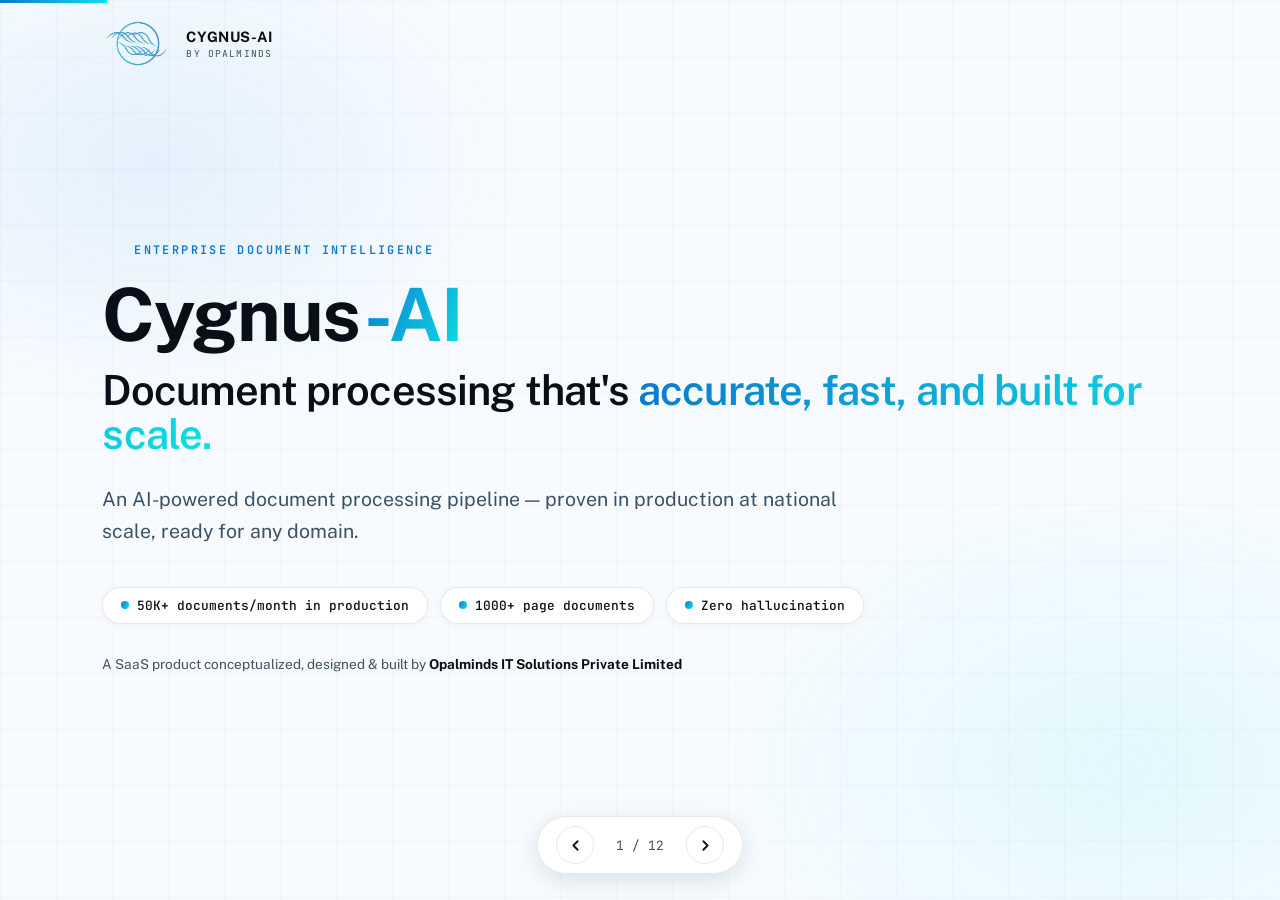
==== commit 72ab4e3e: "fix: update Cygnus-AI demo URLs to production domain Replace cygnus-marketing.vercel.app with cygnus" ====
--- a/products/cygnus-ai-pitch-deck-v22.html
+++ b/products/cygnus-ai-pitch-deck-v22.html
@@ -435,11 +435,11 @@
       <span class="pill"><span class="dot"></span> Pilot in your environment</span>
       <span class="pill"><span class="dot"></span> Integration via API in days, not months</span>
     </div>
-    <button class="btn-primary" onclick="window.open('https://cygnus-marketing.vercel.app/','_blank')">
+    <button class="btn-primary" onclick="window.open('https://cygnus-demo.dev.opalminds.com/','_blank')">
       Request a Demo
       <svg viewBox="0 0 24 24"><line x1="5" y1="12" x2="19" y2="12"/><polyline points="12 5 19 12 12 19"/></svg>
     </button>
-    <p class="footnote">cygnus-marketing.vercel.app &nbsp;·&nbsp; A SaaS product by <strong style="color:var(--ice);">Opalminds IT Solutions Private Limited</strong><br>
+    <p class="footnote">cygnus-demo.dev.opalminds.com &nbsp;·&nbsp; A SaaS product by <strong style="color:var(--ice);">Opalminds IT Solutions Private Limited</strong><br>
     ISO 9001:2015 &nbsp;·&nbsp; ISO/IEC 27001:2022 (ISMS) &nbsp;·&nbsp; SOC 3 Compliant</p>
   </section>
 
